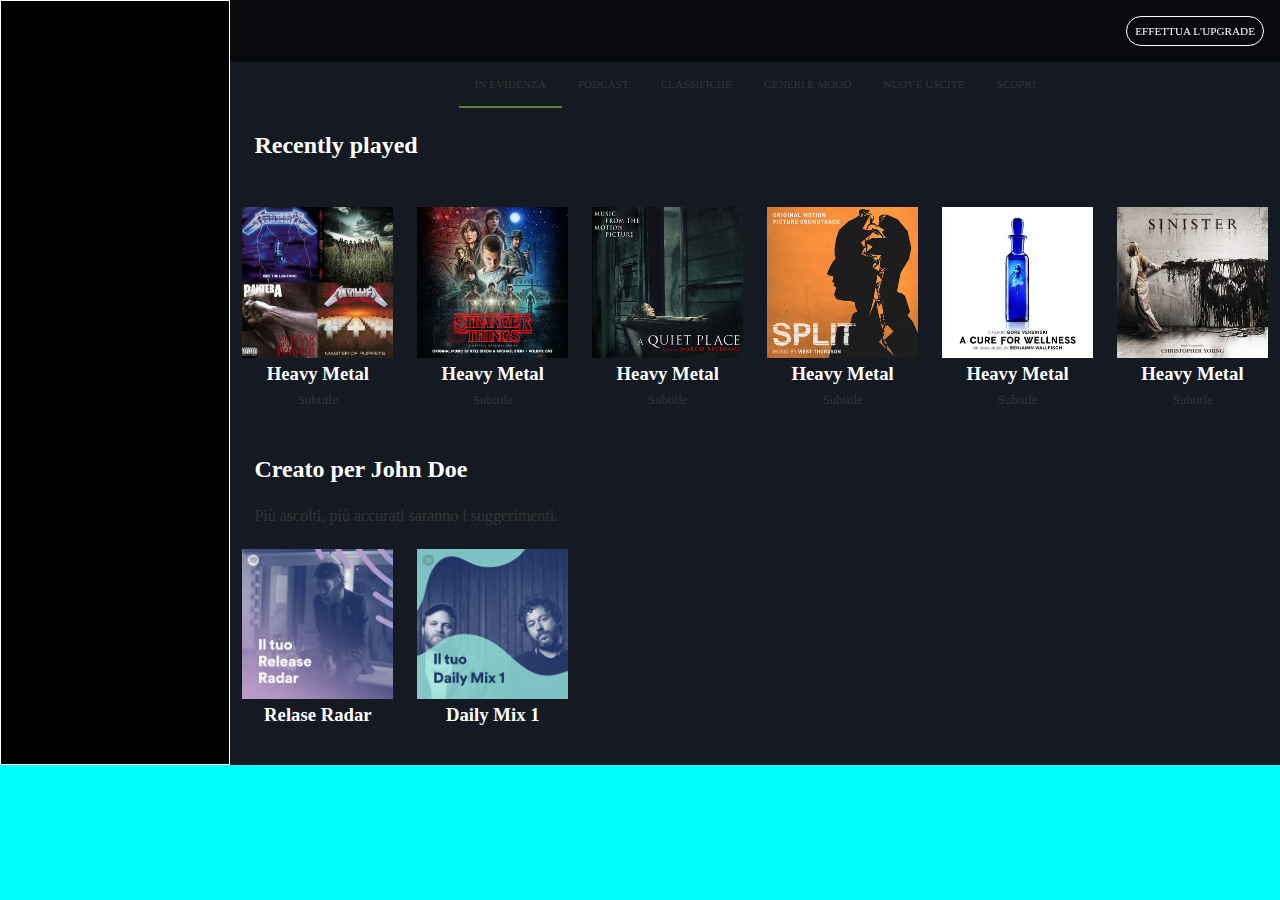
==== index.html @ 35232116 "project in progress" ====
<!DOCTYPE html>
<html lang="en">
<head>
    <meta charset="UTF-8">
    <meta http-equiv="X-UA-Compatible" content="IE=edge">
    <link rel="stylesheet" href="https://cdnjs.cloudflare.com/ajax/libs/font-awesome/6.1.1/css/all.min.css" integrity="sha512-KfkfwYDsLkIlwQp6LFnl8zNdLGxu9YAA1QvwINks4PhcElQSvqcyVLLD9aMhXd13uQjoXtEKNosOWaZqXgel0g==" crossorigin="anonymous" referrerpolicy="no-referrer">
    <meta name="viewport" content="width=device-width, initial-scale=1.0">
    <link rel="stylesheet" href="css/style.css">
    <title>Spotify Web</title>
</head>
<body>
    <section class="container">

        <main>
            <section class="main-container flex">

                
                <div class="sidebar">

                </div>
                <div class="content">
                    <nav class="nav-section flex">
                        <span class="btn-black radius">EFFETTUA L'UPGRADE</span>
                    </nav>
                    <div class="main-content">
                        <div class="side-content">
                            <ul class="flex">
                                <li><a href="#">IN EVIDENZA</a></li>
                                <li><a href="#">PODCAST</a></li>
                                <li><a href="#">CLASSIFICHE</a></li>
                                <li><a href="#">GENERI E MOOD</a></li>
                                <li><a href="#">NUOVE USCITE</a></li>
                                <li><a href="#">SCOPRI</a></li>
                            </ul>
                        </div>

                        <div class="box-content">
                            <h2>Recently played</h2>
                            <div class="cards flex">
                                <div class="card text-center">
                                    <img src="img/metal_lifting.jpg" alt="metal">
                                    <h3>Heavy Metal</h3>
                                    <span>Subtitle</span>
                                </div>
                                <div class="card text-center">
                                    <img src="img/stranger.jpeg" alt="stranger">
                                    <h3>Heavy Metal</h3>
                                    <span>Subtitle</span>
                                </div>
                                <div class="card text-center">
                                    <img src="img/aquietplace.jpeg" alt="quietplace">
                                    <h3>Heavy Metal</h3>
                                    <span>Subtitle</span>
                                </div>
                                <div class="card text-center">
                                    <img src="img/split.jpeg" alt="split">
                                    <h3>Heavy Metal</h3>
                                    <span>Subtitle</span>
                                </div>
                                <div class="card text-center">
                                    <img src="img/cure.jpeg" alt="cure">
                                    <h3>Heavy Metal</h3>
                                    <span>Subtitle</span>
                                </div>
                                <div class="card text-center">
                                    <img src="img/sinister.jpeg" alt="metal">
                                    <h3>Heavy Metal</h3>
                                    <span>Subtitle</span>
                                </div>
                            </div>
                        </div>
                        <div class="box-content">
                            <h2>Creato per John Doe</h2>
                            <span>Più ascolti, più accurati saranno i suggerimenti.</span>
                            <div class="cards flex">
                                <div class="card text-center">
                                    <img src="img/radar.jpeg" alt="relase">
                                    <h3>Relase Radar</h3>
                                </div>
                                <div class="card text-center">
                                    <img src="img/mixdaily.jpeg" alt="mix">
                                    <h3>Daily Mix 1</h3>
                                </div>
                            </div>
                        </div>
                        <div class="box-content">
                            <h2>Artisti più popolari</h2>
                            <span>Più ascolti, più accurati saranno i suggerimenti.</span>
                            <div class="cards flex">
                                <div class="card text-center">
                                    <img class="bord-rad" src="img/youg.jpeg" alt="youg">
                                    <h3>Youg</h3>
                                    <span>Subtitle</span>
                                </div>
                                <div class="card text-center">
                                    <img class="bord-rad" src="img/einaudi.jpeg" alt="einaudi">
                                    <h3>Einaudi</h3>
                                    <span>Subtitle</span>
                                </div>
                            </div>
                        </div>


                    </div>

                </div>

            </section>
        </main>


        <footer>
            <section class="nav-footer"></section>
        </footer>





    </section>


    
</body>
</html>
---- css/style.css ----
*{
    margin: 0;
    padding: 0;
    box-sizing: border-box;
}

/*REGOLE COLORI*/

:root{
    --primary-color: rgba(20,25,34,255);
    --white-color: white;
    --black-color: black;
    --text-color-gray: rgba(54,54,54,255);
    --color-foot: #282828;
    --color-border: #598128;
    --color-button: #a3a3a3;
}

/*REGOLE COMUNI*/

.flex{
    display: flex;
}

.radius{
    border-radius: 25px;
}

.text-center{
    text-align: center;
}



.container{
    height: 100vh;
    max-width: 1280px;
}

.main-container{
    height: 85vh;
    background-color: var(--black-color);
}

.nav-footer{
    height: 15vh;
    background-color: aqua;
}

.main-container .sidebar{
    width: 18%;
    background-color: var(--black-color);
    border: 1px solid white;
}

.main-container .content{
    width: 82%;
    background-color: var(--primary-color);
    overflow-y: scroll;
}

.main-container .content .nav-section{
    width: 100%;
    position: sticky;
    padding: 1rem;
    top: 0;
    justify-content: flex-end;
    background-color: rgba(0,0,0,0.6);
    z-index: 999;
}

.nav-section .btn-black{
    color: var(--white-color);
    border: 1px solid white;
    padding: 0.5rem;
    font-size: 0.7rem;
}

.side-content ul li{
    list-style: none;
    padding: 1rem;
    font-size: 0.7rem;
}

.side-content ul li:first-child{
    border-bottom: 2px solid var(--color-border);
}

.side-content ul{
    justify-content: center;
}

.side-content ul li a{
    text-decoration: none;
    color: var(--text-color-gray);
}

.box-content h2{
    color: var(--white-color);
    margin:1.5rem 1.5rem;
}

.box-content span{
    color: var(--text-color-gray);
    margin:0.5rem 1.5rem;
}

.box-content .cards{
    width: 100%;
}

.card{
    width: calc(100% / 6 - 1.5rem);
    margin: 1.5rem 0.75rem;
}

.card img{
    width: 100%;
    display: block;
}

.card h3{
    margin: 0.3rem 0;
    color: var(--white-color);
}

.card span{
    font-size: 0.8rem;
}


.bord-rad{
    width: 100%;
    object-fit: contain;
    border-radius: 50%;
}































































































                    /*INIZIO MEDIA QUERY*/

/*XS*/
@media screen and (min-width:300px) and (max-width:575px){
    .container{
        max-width: 575px;
    }

    .content .btn-black{
        justify-content: flex-end;
    }

    .cards{
        flex-wrap: wrap;
    }

    .card{
        width: calc(100% / 2 - 1.5rem);
        margin: 1.5rem 0.75rem;
        display: flex;
        flex-direction: column;
    }
}

/*S*/
@media screen and (min-width:576px) and (max-width:767px){
    .container{
        max-width: 767px;
    }

    
    .content .btn-black{
        justify-content: flex-end;
    }

    .cards{
        flex-wrap: wrap;
    }

    .card{
        width: calc(100% / 2 - 1.5rem);
        margin: 1.5rem 0.75rem;
        display: flex;
        flex-direction: column;
    }
}

/*MD*/
@media screen and (min-width:768px) and (max-width:991px) {
    .container{
        max-width: 991px;
    }
    
    .content .btn-black{
        justify-content: flex-end;
    }

    .cards{
        flex-wrap: wrap;
    }

    .card{
        width: calc(100% / 4 - 1.5rem);
        margin: 1.5rem 0.75rem;
        display: flex;
        flex-direction: column;
    }
    
}

/*lG*/
@media screen and (min-width:992px) and (max-width:1199px){
    
    .container{
        max-width: 1199px;
    }
    .content .btn-black{
        justify-content: flex-end;
    }

}
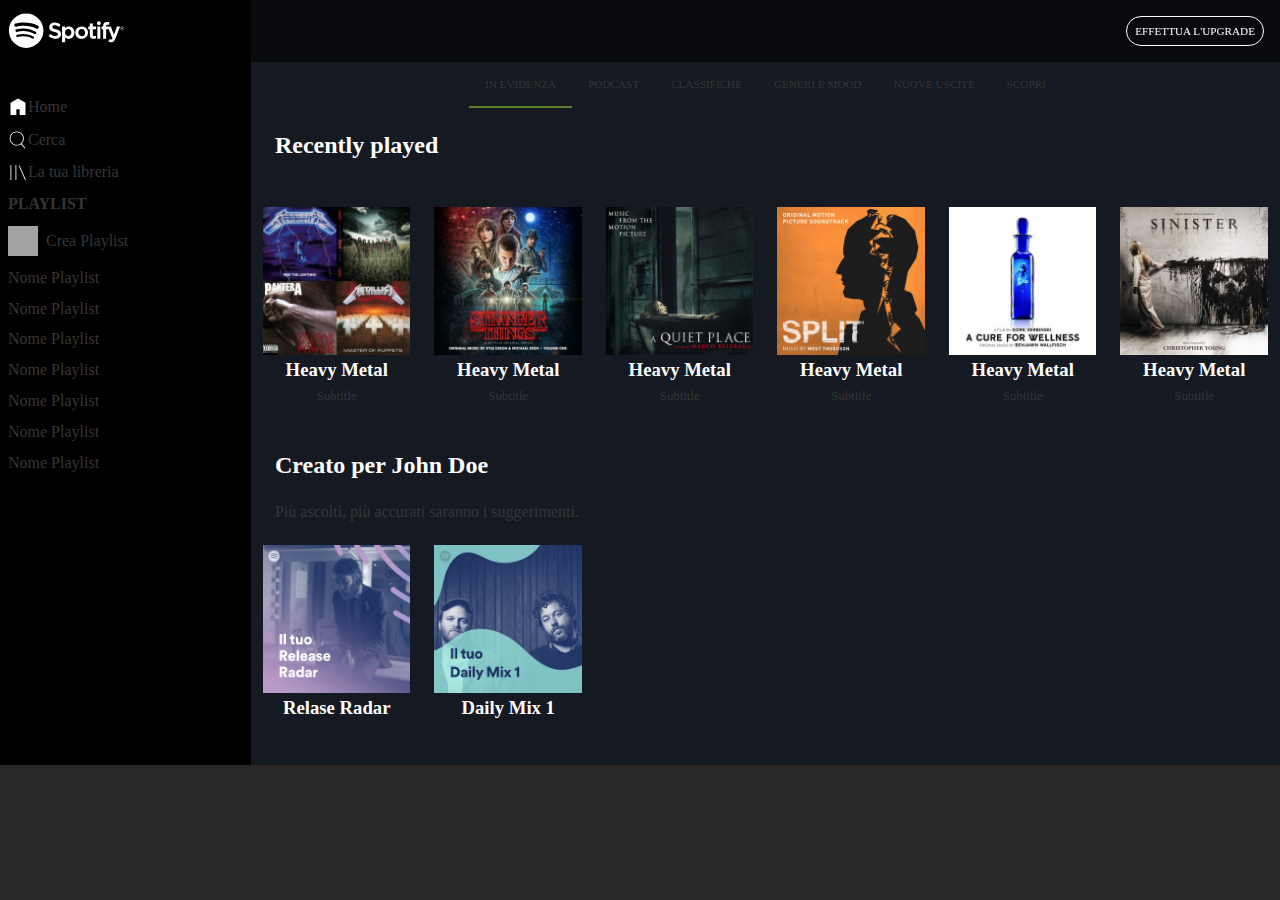
==== commit fafeb344: "add sidebar" ====
--- a/index.html
+++ b/index.html
@@ -15,8 +15,59 @@
             <section class="main-container flex">
 
                 
-                <div class="sidebar">
+                <div class="sidebar flex">
+                    <div class="sidebar-logo">
+                        <ul>
+                            <li class="logo-spot text-block"><img src="img/logo.svg" alt="logo"></li>
+                            <li class="logo-none">
+                                <div class="icon-logo">
+                                    <img src="img/logo-small.svg" alt="logo small">
+                                </div>
+                            </li>
+                            <li class="flex items-center">
+                                <div class="icon-logo">
+                                    <img class="image-block" src="img/home.svg" alt="home">
+                                </div>
+                                <div class="text-block">
+                                    <span>Home</span>
+                                </div>
+                            </li>
 
+                            <li class="flex items-center">
+                                <div class="icon-logo">
+                                    <img class="image-block" src="img/search.svg" alt="search">
+                                </div>
+                                <div class="text-block">
+                                    <span>Cerca</span>
+                                </div>
+                            </li>
+
+                            <li class="flex items-center">
+                                <div class="icon-logo">
+                                    <img class="image-block" src="img/libreria.svg" alt="libreria">
+                                </div>
+                                <div class="text-block">
+                                    <span>La tua libreria</span>
+                                </div>
+                                
+                            </li>
+                            <li class="text-block"><h4>PLAYLIST</h4></li>
+                            <li class="flex items-center text-block">
+                                <div class="square">
+                                    <i class="fa-solid fa-plus"></i>
+                                </div>
+                                <span>Crea Playlist</span>
+                            </li>
+                            <li class="text-block">Nome Playlist</li>
+                            <li class="text-block">Nome Playlist</li>
+                            <li class="text-block">Nome Playlist</li>
+                            <li class="text-block">Nome Playlist</li>
+                            <li class="text-block">Nome Playlist</li>
+                            <li class="text-block">Nome Playlist</li>
+                            <li class="text-block">Nome Playlist</li>
+                        </ul>
+                    </div>
+                    <div class="sidebar-bottom"></div>
                 </div>
                 <div class="content">
                     <nav class="nav-section flex">
@@ -71,7 +122,7 @@
                         </div>
                         <div class="box-content">
                             <h2>Creato per John Doe</h2>
-                            <span>Più ascolti, più accurati saranno i suggerimenti.</span>
+                            <span class="padd-spna">Più ascolti, più accurati saranno i suggerimenti.</span>
                             <div class="cards flex">
                                 <div class="card text-center">
                                     <img src="img/radar.jpeg" alt="relase">
@@ -85,7 +136,7 @@
                         </div>
                         <div class="box-content">
                             <h2>Artisti più popolari</h2>
-                            <span>Più ascolti, più accurati saranno i suggerimenti.</span>
+                            <span class="padd-spna">Più ascolti, più accurati saranno i suggerimenti.</span>
                             <div class="cards flex">
                                 <div class="card text-center">
                                     <img class="bord-rad" src="img/youg.jpeg" alt="youg">
--- a/css/style.css
+++ b/css/style.css
@@ -30,28 +30,23 @@
     text-align: center;
 }
 
-
+.items-center{
+    align-items: center;
+}
 
 .container{
     height: 100vh;
-    max-width: 1280px;
-}
+    max-width: 1300px;
+}
+
+
+/*REGOLE MAIN CONTENT*/
 
 .main-container{
     height: 85vh;
     background-color: var(--black-color);
 }
 
-.nav-footer{
-    height: 15vh;
-    background-color: aqua;
-}
-
-.main-container .sidebar{
-    width: 18%;
-    background-color: var(--black-color);
-    border: 1px solid white;
-}
 
 .main-container .content{
     width: 82%;
@@ -95,6 +90,9 @@
     color: var(--text-color-gray);
 }
 
+
+/*REGOLE BOX CONTENT*/
+
 .box-content h2{
     color: var(--white-color);
     margin:1.5rem 1.5rem;
@@ -127,7 +125,6 @@
 .card span{
     font-size: 0.8rem;
 }
-
 
 .bord-rad{
     width: 100%;
@@ -136,15 +133,74 @@
 }
 
 
-
-
-
-
-
-
-
-
-
+/*REGOLE SIDEBAR*/
+
+.main-container .sidebar{
+    width: 20%;
+    background-color: var(--black-color);
+    flex-direction: column;
+    justify-content: space-between;
+    overflow-y: scroll;
+}
+
+.icon-logo{
+    width: 20px;
+    height: 20px;
+}
+
+.sidebar li{
+    margin: 0.3rem 0.5rem 0 0.5rem;
+    padding-top: 0.5rem;
+    color: var(--text-color-gray);
+    list-style: none;
+}
+
+.logo-none{
+    display: none;
+}
+
+.sidebar .logo-spot img{
+    width: 50%;
+    padding-bottom: 2rem;
+    line-height: 21px;
+}
+
+.sidebar .icon-logo img{
+    width: 100%;
+}
+
+.sidebar .square{
+    height: 30px;
+    width: 30px;
+    margin-right: 0.5rem;
+    background-color: var(--color-button);
+    position: relative;
+}
+
+.sidebar .square i{
+    position: absolute;
+    top: 50%;
+    left: 50%;
+    transform: translate(-50%, -50%);
+}
+
+
+
+
+
+
+
+
+
+
+
+
+.nav-footer{
+    height: 15vh;
+    background-color: var(--color-foot);
+    position: sticky;
+    bottom: 0;
+}
 
 
 
@@ -239,6 +295,10 @@
 
     .content .btn-black{
         justify-content: flex-end;
+    }
+
+    .side-content ul{
+        flex-wrap: wrap;
     }
 
     .cards{
@@ -251,6 +311,31 @@
         display: flex;
         flex-direction: column;
     }
+
+    .box-content .padd-spna{
+        text-align: left;
+        margin-left: 23px;
+        display: block;
+    }
+
+    .sidebar{
+        width: 0%;
+    }
+
+    .sidebar li{
+        margin:0 0 0 1rem;
+    }
+
+    .icon-logo, .logo-none{
+        display: block;    
+    }
+
+    .text-block{
+        display: none;
+    }
+
+
+ 
 }
 
 /*S*/
@@ -262,6 +347,10 @@
     
     .content .btn-black{
         justify-content: flex-end;
+    }
+
+    .side-content ul{
+        flex-wrap: wrap;
     }
 
     .cards{
@@ -274,6 +363,13 @@
         display: flex;
         flex-direction: column;
     }
+    .icon-logo{
+        display: block;
+    }
+    .text-block{
+        display: block;
+    }
+
 }
 
 /*MD*/
@@ -284,6 +380,10 @@
     
     .content .btn-black{
         justify-content: flex-end;
+    }
+
+    .side-content ul{
+        flex-wrap: wrap;
     }
 
     .cards{
@@ -296,6 +396,10 @@
         display: flex;
         flex-direction: column;
     }
+
+    .sidebar{
+        width: 13%;
+    }
     
 }
 
@@ -309,4 +413,8 @@
         justify-content: flex-end;
     }
 
+    .sidebar{
+        width: 15%;
+    }
+
 }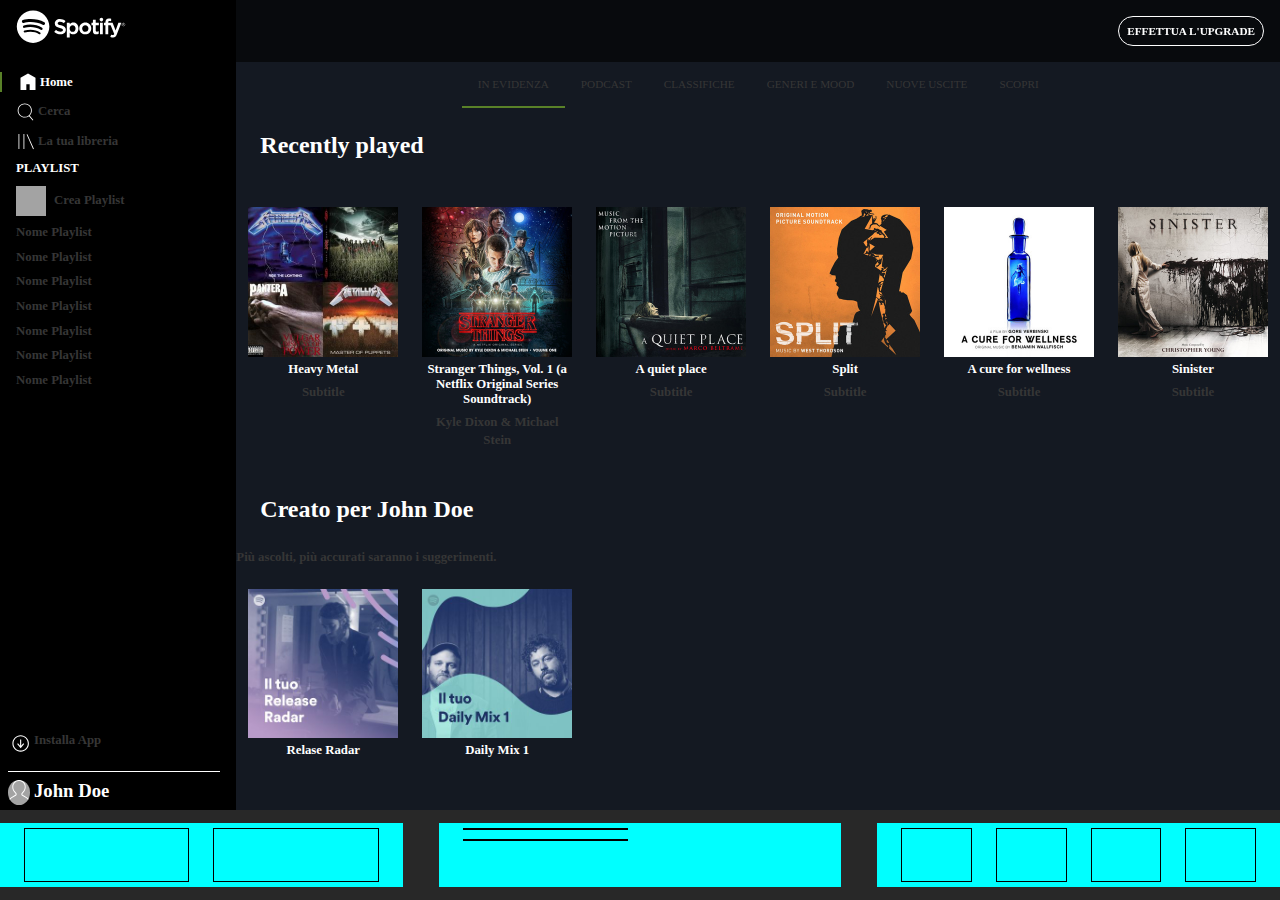
==== commit f37ca06f: "done sidebar" ====
--- a/index.html
+++ b/index.html
@@ -15,7 +15,7 @@
             <section class="main-container flex">
 
                 
-                <div class="sidebar flex">
+                <div class="sidebar flex column-dir">
                     <div class="sidebar-logo">
                         <ul>
                             <li class="logo-spot text-block"><img src="img/logo.svg" alt="logo"></li>
@@ -24,12 +24,12 @@
                                     <img src="img/logo-small.svg" alt="logo small">
                                 </div>
                             </li>
-                            <li class="flex items-center">
+                            <li class="flex items-center bord-green">
                                 <div class="icon-logo">
                                     <img class="image-block" src="img/home.svg" alt="home">
                                 </div>
                                 <div class="text-block">
-                                    <span>Home</span>
+                                    <span class="col-white">Home</span>
                                 </div>
                             </li>
 
@@ -51,7 +51,7 @@
                                 </div>
                                 
                             </li>
-                            <li class="text-block"><h4>PLAYLIST</h4></li>
+                            <li class="text-block"><h4 class="col-white">PLAYLIST</h4></li>
                             <li class="flex items-center text-block">
                                 <div class="square">
                                     <i class="fa-solid fa-plus"></i>
@@ -67,7 +67,28 @@
                             <li class="text-block">Nome Playlist</li>
                         </ul>
                     </div>
-                    <div class="sidebar-bottom"></div>
+
+                    <div class="sidebar-bottom text-block">
+                        <ul class="flex column-dir">
+                            <li class="flex bord-bot">
+                                <div class="icon-logo2">
+                                    <img src="img/download.svg" alt="download">
+                                </div>
+                                <div>
+                                    <span>Installa App</span>
+                                </div>
+                            </li>
+                            <li class="flex text-bott">
+                                <div class="icon-logo2 rad-logo">
+                                    <img src="img/profile.svg" alt="profile">
+                                </div>
+                                <div class="col-white">
+                                    <h3>John Doe</h3>
+                                </div>
+                            </li>
+                        </ul>
+                    </div>
+
                 </div>
                 <div class="content">
                     <nav class="nav-section flex">
@@ -95,27 +116,27 @@
                                 </div>
                                 <div class="card text-center">
                                     <img src="img/stranger.jpeg" alt="stranger">
-                                    <h3>Heavy Metal</h3>
-                                    <span>Subtitle</span>
+                                    <h3>Stranger Things, Vol. 1 (a Netflix Original Series Soundtrack)</h3>
+                                    <span>Kyle Dixon & Michael Stein</span>
                                 </div>
                                 <div class="card text-center">
                                     <img src="img/aquietplace.jpeg" alt="quietplace">
-                                    <h3>Heavy Metal</h3>
+                                    <h3>A quiet place</h3>
                                     <span>Subtitle</span>
                                 </div>
                                 <div class="card text-center">
                                     <img src="img/split.jpeg" alt="split">
-                                    <h3>Heavy Metal</h3>
+                                    <h3>Split</h3>
                                     <span>Subtitle</span>
                                 </div>
                                 <div class="card text-center">
                                     <img src="img/cure.jpeg" alt="cure">
-                                    <h3>Heavy Metal</h3>
+                                    <h3>A cure for wellness</h3>
                                     <span>Subtitle</span>
                                 </div>
                                 <div class="card text-center">
                                     <img src="img/sinister.jpeg" alt="metal">
-                                    <h3>Heavy Metal</h3>
+                                    <h3>Sinister</h3>
                                     <span>Subtitle</span>
                                 </div>
                             </div>
@@ -161,7 +182,23 @@
 
 
         <footer>
-            <section class="nav-footer"></section>
+            <section class="nav-footer flex">
+                <div class="foot-top flex">
+                    <div class="box-footer"></div>
+                    <div class="box-footer"></div>
+                </div>
+                <div class="foot-center flex column-dir">
+                    <div class="box-footer"></div>
+                    <div class="box-footer"></div>
+                </div>
+                <div class="foot-bottom flex">
+                    <div class="box-footer2"></div>
+                    <div class="box-footer2"></div>
+                    <div class="box-footer2"></div>
+                    <div class="box-footer2"></div>
+                </div>
+
+            </section>
         </footer>
 
 
--- a/css/style.css
+++ b/css/style.css
@@ -26,6 +26,11 @@
     border-radius: 25px;
 }
 
+.rad-logo img{
+    border-radius: 50%;
+    background-color: var(--color-button);
+}
+
 .text-center{
     text-align: center;
 }
@@ -39,17 +44,29 @@
     max-width: 1300px;
 }
 
+.col-white{
+    color: var(--white-color);
+}
+
+.bord-green{
+    border-left: 2px solid var(--color-border);
+}
+
+.column-dir{
+    flex-direction: column;
+}
+
 
 /*REGOLE MAIN CONTENT*/
 
 .main-container{
-    height: 85vh;
+    height: 90vh;
     background-color: var(--black-color);
 }
 
 
 .main-container .content{
-    width: 82%;
+    width: 1060px;
     background-color: var(--primary-color);
     overflow-y: scroll;
 }
@@ -98,9 +115,10 @@
     margin:1.5rem 1.5rem;
 }
 
-.box-content span{
+span{
     color: var(--text-color-gray);
-    margin:0.5rem 1.5rem;
+    font-size: 0.8rem;
+    font-weight: 700;
 }
 
 .box-content .cards{
@@ -119,11 +137,8 @@
 
 .card h3{
     margin: 0.3rem 0;
+    font-size: 0.8rem;
     color: var(--white-color);
-}
-
-.card span{
-    font-size: 0.8rem;
 }
 
 .bord-rad{
@@ -136,9 +151,8 @@
 /*REGOLE SIDEBAR*/
 
 .main-container .sidebar{
-    width: 20%;
+    width: 240px;
     background-color: var(--black-color);
-    flex-direction: column;
     justify-content: space-between;
     overflow-y: scroll;
 }
@@ -146,13 +160,26 @@
 .icon-logo{
     width: 20px;
     height: 20px;
-}
-
-.sidebar li{
-    margin: 0.3rem 0.5rem 0 0.5rem;
-    padding-top: 0.5rem;
+    margin-right: 2px;
+}
+
+.icon-logo2{
+    width: 22px;
+    height: 22px;
+    margin-right: 4px;
+}
+
+.sidebar-logo{
+    padding: 0;
+}
+
+.sidebar-logo li{
+    padding-left: 1rem;
+    margin-top: 0.6rem ;
     color: var(--text-color-gray);
     list-style: none;
+    font-size: 0.8rem;
+    font-weight: 800;
 }
 
 .logo-none{
@@ -161,8 +188,7 @@
 
 .sidebar .logo-spot img{
     width: 50%;
-    padding-bottom: 2rem;
-    line-height: 21px;
+    padding-bottom: 1rem;
 }
 
 .sidebar .icon-logo img{
@@ -184,6 +210,28 @@
     transform: translate(-50%, -50%);
 }
 
+.sidebar-bottom{
+    margin:0 1rem 0 0.5rem;
+    position: sticky;
+    bottom: 0;
+}
+
+
+.sidebar-bottom .bord-bot{
+    margin-top: 5rem ;
+    list-style: none;
+    font-size: 0.8rem;
+    font-weight: 800;
+    border-bottom: 1px solid white;
+    padding-bottom: 1rem;
+}
+
+.sidebar-bottom .text-bott{
+    padding: 0.5rem 0 0.5rem 0;
+}
+
+
+
 
 
 
@@ -196,12 +244,32 @@
 
 
 .nav-footer{
-    height: 15vh;
+    height: 10vh;
     background-color: var(--color-foot);
     position: sticky;
     bottom: 0;
-}
-
+    justify-content: space-between;
+}
+
+
+.foot-top, .foot-center, .foot-bottom{
+    width: calc(100% / 3 - 1.5rem);
+    padding: 0 0.75rem;
+    margin: 0.8rem 0;
+    background-color: aqua;
+}
+
+.box-footer{
+    border: 1px solid black;
+    width: calc(100% / 2 - 1.5rem);
+    margin: 0.3rem 0.75rem 0.3rem 0.75rem;
+}
+
+.box-footer2{
+    border: 1px solid black;
+    width: calc(100% / 4 - 1.5rem);
+    margin: 0.3rem 0.75rem 0.3rem 0.75rem;
+}
 
 
 
@@ -312,18 +380,19 @@
         flex-direction: column;
     }
 
+    .content{
+        width: 70%;
+    }
+
     .box-content .padd-spna{
         text-align: left;
         margin-left: 23px;
         display: block;
     }
 
-    .sidebar{
-        width: 0%;
-    }
-
-    .sidebar li{
-        margin:0 0 0 1rem;
+    .main-container .sidebar{
+        width: 30%;
+        overflow-y: none;
     }
 
     .icon-logo, .logo-none{
@@ -333,9 +402,6 @@
     .text-block{
         display: none;
     }
-
-
- 
 }
 
 /*S*/
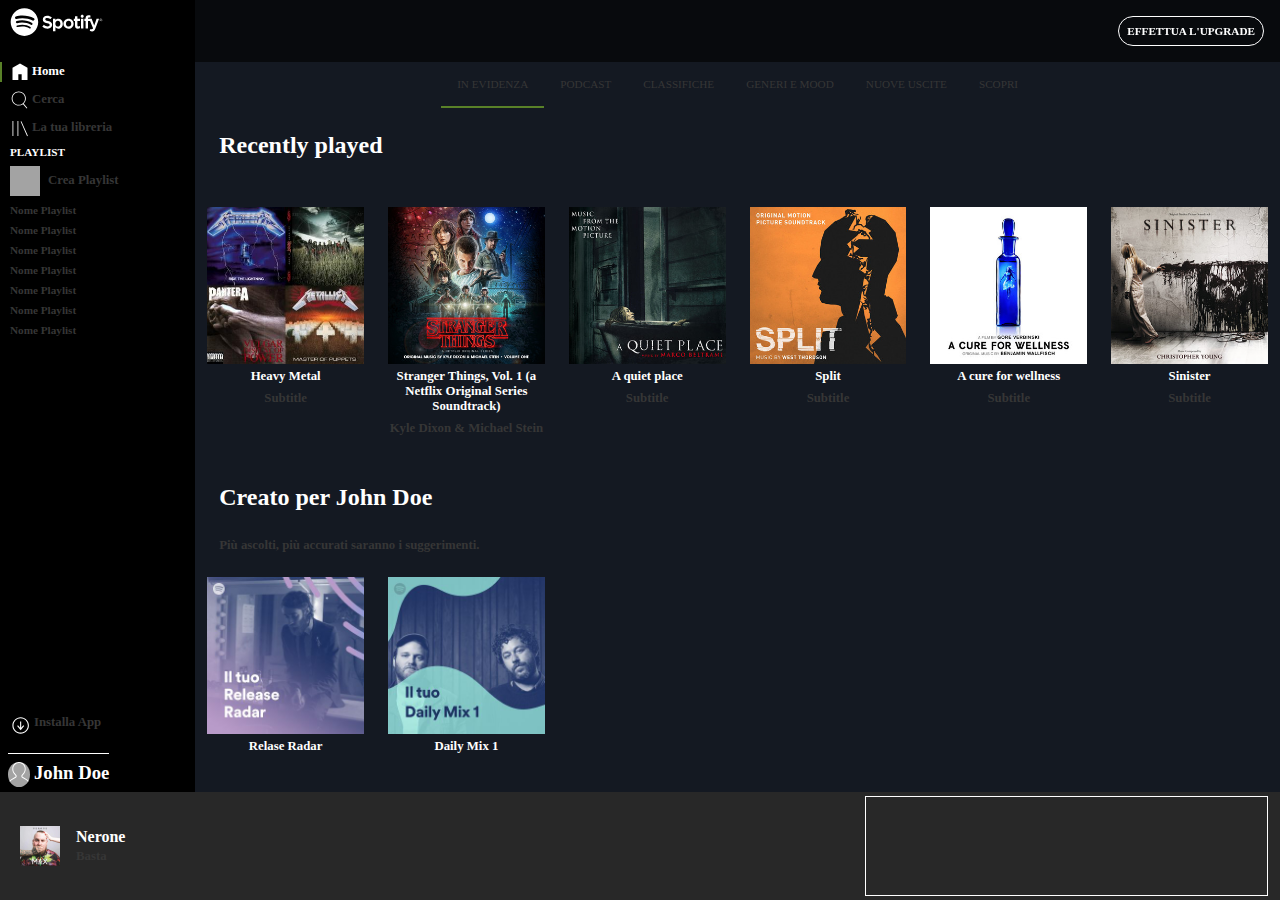
==== commit f78d7981: "add image, project in progress" ====
--- a/index.html
+++ b/index.html
@@ -17,7 +17,7 @@
                 
                 <div class="sidebar flex column-dir">
                     <div class="sidebar-logo">
-                        <ul>
+                        <ul class="flex column-dir">
                             <li class="logo-spot text-block"><img src="img/logo.svg" alt="logo"></li>
                             <li class="logo-none">
                                 <div class="icon-logo">
@@ -68,7 +68,7 @@
                         </ul>
                     </div>
 
-                    <div class="sidebar-bottom text-block">
+                    <div class="sidebar-bottom text-block flex">
                         <ul class="flex column-dir">
                             <li class="flex bord-bot">
                                 <div class="icon-logo2">
@@ -184,18 +184,32 @@
         <footer>
             <section class="nav-footer flex">
                 <div class="foot-top flex">
-                    <div class="box-footer"></div>
-                    <div class="box-footer"></div>
+                    <div class="box-footer flex">
+                        <div class="image-footer">
+                            <img src="img/FB_IMG_1495197518456.jpg" alt="Nerone-Basta">
+                        </div>
+                        <div class="text-footer">
+                            <h4>Nerone</h4>
+                            <span>Basta</span>
+                        </div>                        
+                    </div>
+                    <div class="box-footer flex">
+                        <i class="fa-regular fa-heart"></i>
+                        <i class="fa-regular fa-folder"></i>
+                    </div>
                 </div>
                 <div class="foot-center flex column-dir">
-                    <div class="box-footer"></div>
-                    <div class="box-footer"></div>
+                    <div class="box-footer2 flex">
+                        <i class="fa-solid fa-shuffle py-6"></i>
+                        <i class="fa-solid fa-backward-step py-6"></i>
+                        <i class="fa-regular fa-circle-play fa-2x"></i>
+                        <i class="fa-solid fa-forward-step py-6"></i>
+                        <i class="fa-solid fa-rotate-right py-6"></i>
+                    </div>
+                    <div class="box-footer2 flex"></div>
                 </div>
                 <div class="foot-bottom flex">
-                    <div class="box-footer2"></div>
-                    <div class="box-footer2"></div>
-                    <div class="box-footer2"></div>
-                    <div class="box-footer2"></div>
+                    <div class="box-footer3"></div>
                 </div>
 
             </section>
--- a/css/style.css
+++ b/css/style.css
@@ -41,7 +41,7 @@
 
 .container{
     height: 100vh;
-    max-width: 1300px;
+    max-width: 100%;
 }
 
 .col-white{
@@ -49,7 +49,7 @@
 }
 
 .bord-green{
-    border-left: 2px solid var(--color-border);
+    border-left: 2px solid var(--color-border) !important;
 }
 
 .column-dir{
@@ -60,13 +60,13 @@
 /*REGOLE MAIN CONTENT*/
 
 .main-container{
-    height: 90vh;
+    height: 88vh;
     background-color: var(--black-color);
 }
 
 
 .main-container .content{
-    width: 1060px;
+    width: 100%;
     background-color: var(--primary-color);
     overflow-y: scroll;
 }
@@ -96,6 +96,7 @@
 
 .side-content ul li:first-child{
     border-bottom: 2px solid var(--color-border);
+    border-spacing: 0.5rem ;
 }
 
 .side-content ul{
@@ -147,11 +148,15 @@
     border-radius: 50%;
 }
 
+.padd-spna{
+    margin: 0 1.5rem;
+}
+
 
 /*REGOLE SIDEBAR*/
 
 .main-container .sidebar{
-    width: 240px;
+    width: 18%;
     background-color: var(--black-color);
     justify-content: space-between;
     overflow-y: scroll;
@@ -161,6 +166,7 @@
     width: 20px;
     height: 20px;
     margin-right: 2px;
+    margin-left: 0;
 }
 
 .icon-logo2{
@@ -169,17 +175,14 @@
     margin-right: 4px;
 }
 
-.sidebar-logo{
-    padding: 0;
-}
-
 .sidebar-logo li{
-    padding-left: 1rem;
-    margin-top: 0.6rem ;
+    padding-left: 0.5rem;
+    margin-top: 0.5rem ;
     color: var(--text-color-gray);
     list-style: none;
-    font-size: 0.8rem;
+    font-size: 0.7rem;
     font-weight: 800;
+    border-left: 2px solid black;
 }
 
 .logo-none{
@@ -193,6 +196,7 @@
 
 .sidebar .icon-logo img{
     width: 100%;
+    vertical-align: middle;
 }
 
 .sidebar .square{
@@ -210,15 +214,18 @@
     transform: translate(-50%, -50%);
 }
 
+.sidebar-logo{
+    overflow: scroll;
+}
+
 .sidebar-bottom{
     margin:0 1rem 0 0.5rem;
     position: sticky;
-    bottom: 0;
-}
-
+    bottom: 0%;
+}
 
 .sidebar-bottom .bord-bot{
-    margin-top: 5rem ;
+    margin-top: 1.5rem ;
     list-style: none;
     font-size: 0.8rem;
     font-weight: 800;
@@ -244,31 +251,75 @@
 
 
 .nav-footer{
-    height: 10vh;
+    height: 12vh;
     background-color: var(--color-foot);
-    position: sticky;
+    position: fixed;
     bottom: 0;
+    left: 0;
+    width: 100%;
+    z-index: 997;
     justify-content: space-between;
 }
 
 
 .foot-top, .foot-center, .foot-bottom{
     width: calc(100% / 3 - 1.5rem);
-    padding: 0 0.75rem;
-    margin: 0.8rem 0;
-    background-color: aqua;
+    margin: 0 0.75rem;
 }
 
 .box-footer{
-    border: 1px solid black;
-    width: calc(100% / 2 - 1.5rem);
-    margin: 0.3rem 0.75rem 0.3rem 0.75rem;
+    width: calc(100% / 3 - 0.5rem);
+    margin: 0.25rem 0.5rem 0.25rem 0.5rem;
+    align-items: center;
+}
+
+.box-footer i{
+    align-self: center;
+    padding-right: 0.5rem;
+    color: var(--white-color);
+}
+
+.box-footer .text-footer{
+    padding-left: 1rem;
+}
+
+.box-footer .text-footer h4{
+    color: var(--white-color);
+}
+
+.box-footer3{
+    border: 1px solid white;
+    width: 100%;
+    margin: 0.25rem 0;
+}
+
+.foot-center{
+    padding-top: 6px;
 }
 
 .box-footer2{
-    border: 1px solid black;
-    width: calc(100% / 4 - 1.5rem);
-    margin: 0.3rem 0.75rem 0.3rem 0.75rem;
+    height: calc(100% / 2);
+    align-self: center;
+    flex-basis: auto;
+}
+
+.box-footer2 i{
+    color: var(--white-color);
+    margin: 0 1rem;
+}
+
+.py-6{
+    padding-top: 6px;
+}
+
+.box-footer .image-footer{
+    width: 40px;
+    height: 40px;
+}
+
+.box-footer .image-footer img{
+    width: 100%;
+    height: 100%;
 }
 
 
@@ -359,6 +410,10 @@
 @media screen and (min-width:300px) and (max-width:575px){
     .container{
         max-width: 575px;
+    }
+
+    .content{
+        width: 100%;
     }
 
     .content .btn-black{
@@ -380,10 +435,6 @@
         flex-direction: column;
     }
 
-    .content{
-        width: 70%;
-    }
-
     .box-content .padd-spna{
         text-align: left;
         margin-left: 23px;
@@ -391,8 +442,7 @@
     }
 
     .main-container .sidebar{
-        width: 30%;
-        overflow-y: none;
+        width: 10%;
     }
 
     .icon-logo, .logo-none{
@@ -402,6 +452,10 @@
     .text-block{
         display: none;
     }
+
+    .nav-footer{
+        flex-wrap: wrap;
+    }   
 }
 
 /*S*/
@@ -413,6 +467,14 @@
     
     .content .btn-black{
         justify-content: flex-end;
+    }
+
+    .main-container .sidebar{
+        width: 18%;
+    }
+
+    .content{
+        width: 82%;
     }
 
     .side-content ul{
@@ -436,6 +498,11 @@
         display: block;
     }
 
+    .nav-footer{
+        height: 10vh;
+    }
+
+
 }
 
 /*MD*/
@@ -446,6 +513,14 @@
     
     .content .btn-black{
         justify-content: flex-end;
+    }
+
+    .main-container .sidebar{
+        width: 18%;
+    }
+
+    .content{
+        width: 82%;
     }
 
     .side-content ul{
@@ -466,6 +541,11 @@
     .sidebar{
         width: 13%;
     }
+
+    .nav-footer{
+        height: 10vh;
+    }
+
     
 }
 
@@ -483,4 +563,16 @@
         width: 15%;
     }
 
+    .main-container .sidebar{
+        width: 18%;
+    }
+
+    .content{
+        width: 82%;
+    }
+
+    .nav-footer{
+        height: 10vh;
+    }
+
 }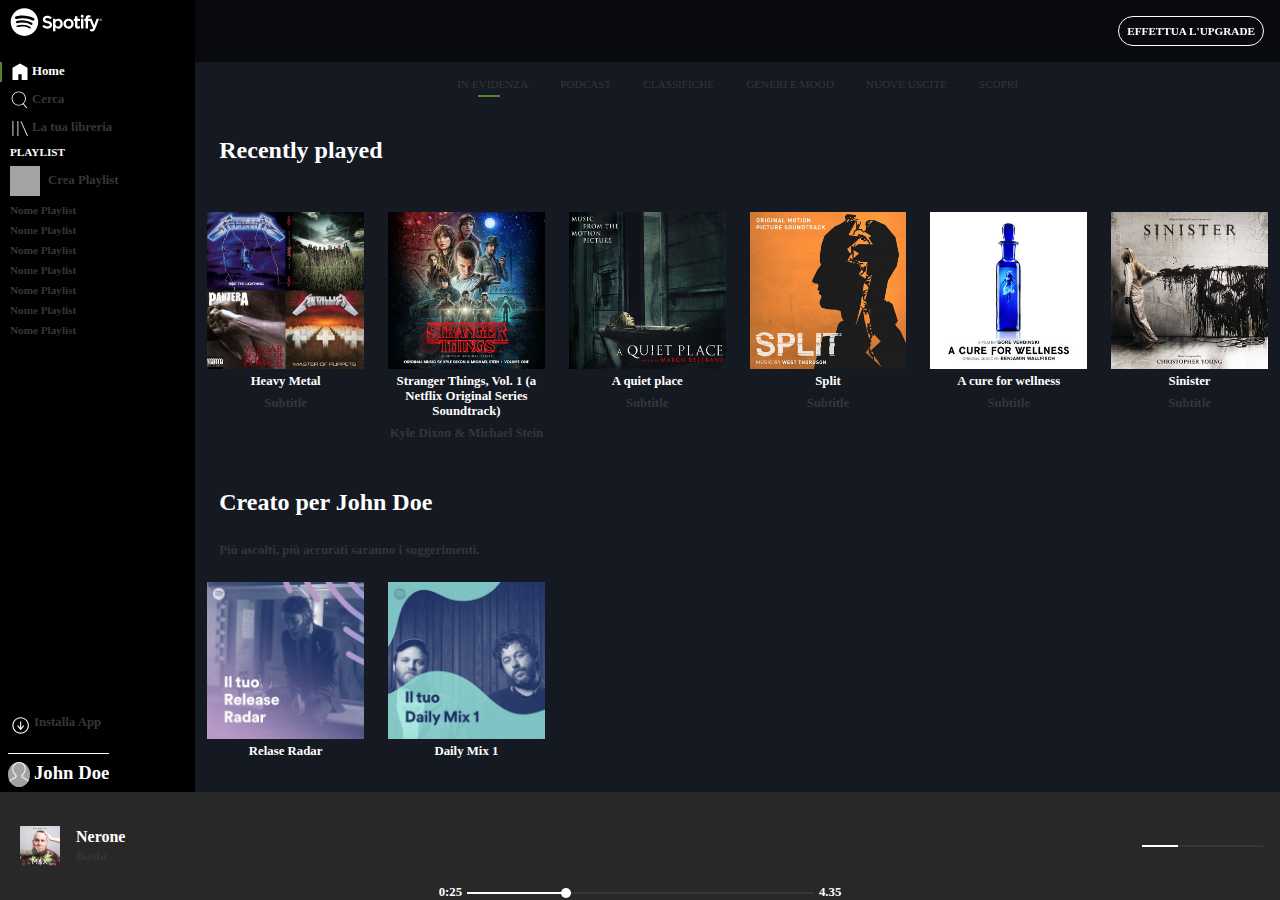
==== commit f9122f3b: "add hover" ====
--- a/index.html
+++ b/index.html
@@ -18,12 +18,17 @@
                 <div class="sidebar flex column-dir">
                     <div class="sidebar-logo">
                         <ul class="flex column-dir">
-                            <li class="logo-spot text-block"><img src="img/logo.svg" alt="logo"></li>
+
+                            <li class="logo-spot text-block">
+                                <img src="img/logo.svg" alt="logo">
+                            </li>
+
                             <li class="logo-none">
                                 <div class="icon-logo">
                                     <img src="img/logo-small.svg" alt="logo small">
                                 </div>
                             </li>
+
                             <li class="flex items-center bord-green">
                                 <div class="icon-logo">
                                     <img class="image-block" src="img/home.svg" alt="home">
@@ -48,16 +53,20 @@
                                 </div>
                                 <div class="text-block">
                                     <span>La tua libreria</span>
-                                </div>
-                                
-                            </li>
-                            <li class="text-block"><h4 class="col-white">PLAYLIST</h4></li>
+                                </div>  
+                            </li>
+
+                            <li class="text-block">
+                                <h4 class="col-white">PLAYLIST</h4>
+                            </li>
+
                             <li class="flex items-center text-block">
                                 <div class="square">
                                     <i class="fa-solid fa-plus"></i>
                                 </div>
                                 <span>Crea Playlist</span>
                             </li>
+
                             <li class="text-block">Nome Playlist</li>
                             <li class="text-block">Nome Playlist</li>
                             <li class="text-block">Nome Playlist</li>
@@ -78,6 +87,7 @@
                                     <span>Installa App</span>
                                 </div>
                             </li>
+
                             <li class="flex text-bott">
                                 <div class="icon-logo2 rad-logo">
                                     <img src="img/profile.svg" alt="profile">
@@ -90,19 +100,41 @@
                     </div>
 
                 </div>
+
+
                 <div class="content">
+
                     <nav class="nav-section flex">
                         <span class="btn-black radius">EFFETTUA L'UPGRADE</span>
                     </nav>
+
                     <div class="main-content">
                         <div class="side-content">
                             <ul class="flex">
-                                <li><a href="#">IN EVIDENZA</a></li>
-                                <li><a href="#">PODCAST</a></li>
-                                <li><a href="#">CLASSIFICHE</a></li>
-                                <li><a href="#">GENERI E MOOD</a></li>
-                                <li><a href="#">NUOVE USCITE</a></li>
-                                <li><a href="#">SCOPRI</a></li>
+                                <li>
+                                    <a href="#">IN EVIDENZA</a>
+                                    <div class="border3"></div>
+                                </li>
+                                <li>
+                                    <a href="#">PODCAST</a>
+                                    <div class="border4"></div>
+                                </li>
+                                <li>
+                                    <a href="#">CLASSIFICHE</a>
+                                    <div class="border4"></div>
+                                </li>
+                                <li>
+                                    <a href="#">GENERI E MOOD</a>
+                                    <div class="border4"></div>
+                                </li>
+                                <li>
+                                    <a href="#">NUOVE USCITE</a>
+                                    <div class="border4"></div>
+                                </li>
+                                <li>
+                                    <a href="#">SCOPRI</a>
+                                    <div class="border4"></div>
+                                </li>
                             </ul>
                         </div>
 
@@ -141,6 +173,7 @@
                                 </div>
                             </div>
                         </div>
+
                         <div class="box-content">
                             <h2>Creato per John Doe</h2>
                             <span class="padd-spna">Più ascolti, più accurati saranno i suggerimenti.</span>
@@ -155,6 +188,7 @@
                                 </div>
                             </div>
                         </div>
+
                         <div class="box-content">
                             <h2>Artisti più popolari</h2>
                             <span class="padd-spna">Più ascolti, più accurati saranno i suggerimenti.</span>
@@ -171,18 +205,15 @@
                                 </div>
                             </div>
                         </div>
-
-
-                    </div>
-
-                </div>
-
+                    </div>
+                </div>
             </section>
         </main>
 
 
         <footer>
             <section class="nav-footer flex">
+
                 <div class="foot-top flex">
                     <div class="box-footer flex">
                         <div class="image-footer">
@@ -193,35 +224,45 @@
                             <span>Basta</span>
                         </div>                        
                     </div>
+
                     <div class="box-footer flex">
                         <i class="fa-regular fa-heart"></i>
                         <i class="fa-regular fa-folder"></i>
                     </div>
                 </div>
+
                 <div class="foot-center flex column-dir">
-                    <div class="box-footer2 flex">
+                    <div class="box-footer2 flex justy-cont">
                         <i class="fa-solid fa-shuffle py-6"></i>
                         <i class="fa-solid fa-backward-step py-6"></i>
                         <i class="fa-regular fa-circle-play fa-2x"></i>
                         <i class="fa-solid fa-forward-step py-6"></i>
                         <i class="fa-solid fa-rotate-right py-6"></i>
                     </div>
-                    <div class="box-footer2 flex"></div>
-                </div>
+
+                    <div class="box-footer2 flex justy-cont basis items-center">
+                        <span class="col-white">0:25</span>
+                        <div class="border radius">
+                            <div class="border-backcol">
+                                <div class="ball-border"></div>
+                            </div>
+                        </div>
+                        <span class="col-white">4.35</span>
+                    </div>
+                </div>
+
                 <div class="foot-bottom flex">
-                    <div class="box-footer3"></div>
-                </div>
-
+                    <div class="box-footer3 flex items-center">
+                        <i class="fa-solid fa-list col-white"></i>
+                        <i class="fa-solid fa-desktop col-white"></i>
+                        <i class="fa-solid fa-volume-high col-white"></i>
+                        <div class="border2">
+                            <div class="border-backcol2"></div>
+                        </div>
+                    </div>         
+                </div>
             </section>
         </footer>
-
-
-
-
-
     </section>
-
-
-    
 </body>
 </html>--- a/css/style.css
+++ b/css/style.css
@@ -39,6 +39,10 @@
     align-items: center;
 }
 
+.justy-cont{
+    justify-content: center;
+}
+
 .container{
     height: 100vh;
     max-width: 100%;
@@ -94,10 +98,26 @@
     font-size: 0.7rem;
 }
 
-.side-content ul li:first-child{
-    border-bottom: 2px solid var(--color-border);
-    border-spacing: 0.5rem ;
-}
+.side-content ul li .border3{
+    width: 30%;
+    height: 2px;
+    position: relative;
+    left: 30%;
+    right: 30%;
+    background-color: var(--color-border);
+    margin-top: 5px;
+}
+
+.side-content ul li .border4{
+    width: 50%;
+    height: 2px;
+    position: relative;
+    left: 30%;
+    right: 30%;
+    margin-top: 5px;
+}
+
+
 
 .side-content ul{
     justify-content: center;
@@ -214,9 +234,6 @@
     transform: translate(-50%, -50%);
 }
 
-.sidebar-logo{
-    overflow: scroll;
-}
 
 .sidebar-bottom{
     margin:0 1rem 0 0.5rem;
@@ -238,16 +255,7 @@
 }
 
 
-
-
-
-
-
-
-
-
-
-
+/*REGOLE FOOTER*/
 
 
 .nav-footer{
@@ -288,19 +296,14 @@
 }
 
 .box-footer3{
-    border: 1px solid white;
     width: 100%;
     margin: 0.25rem 0;
+    justify-content: flex-end;
 }
 
 .foot-center{
     padding-top: 6px;
-}
-
-.box-footer2{
-    height: calc(100% / 2);
-    align-self: center;
-    flex-basis: auto;
+    justify-content: space-between;
 }
 
 .box-footer2 i{
@@ -320,6 +323,81 @@
 .box-footer .image-footer img{
     width: 100%;
     height: 100%;
+}
+
+.border{
+    width: 90%;
+    height: 2px;
+    background-color: var(--text-color-gray);
+    margin: 0 5px;
+}
+
+
+.border-backcol{
+    width: 30%;
+    height: 2px;
+    background-color: var(--white-color);
+    position: relative;
+}
+
+.border-backcol .ball-border{
+    height: 10px;
+    width: 10px;
+    background-color: var(--white-color);
+    border-radius: 50%;
+    position: absolute;
+    right: 0;
+    bottom: -4px;
+}
+
+.border2{
+    width: 30%;
+    height: 2px;
+    background-color: var(--text-color-gray);
+    margin: 0 5px;
+}
+
+
+.border-backcol2{
+    width: 30%;
+    height: 2px;
+    background-color: var(--white-color);
+}
+
+.box-footer3 i{
+    margin-right: 8px;
+}
+
+
+/*REGOLE HOVER*/
+
+/*REGOLE HOVER SIDERBAR*/
+
+.sidebar-logo li:hover{
+    color: var(--white-color);
+}
+
+.sidebar span:hover{
+    color: var(--white-color);
+}
+
+.sidebar-logo .square:hover{
+    background-color: var(--white-color);
+    color: var(--black-color);
+}
+
+/*REGOLE HOVER CONTENT*/
+
+.btn-black:hover{
+    opacity: 0.4;
+}
+
+.side-content li a:hover{
+    color: var(--white-color);
+}
+
+.side-content li:hover .border4{
+    background-color: var(--color-border);
 }
 
 
@@ -453,9 +531,13 @@
         display: none;
     }
 
-    .nav-footer{
-        flex-wrap: wrap;
-    }   
+    .foot-top, .foot-bottom{
+        display: none;
+    }
+
+    .foot-center{
+        width: 100%;
+    }
 }
 
 /*S*/
@@ -491,17 +573,18 @@
         display: flex;
         flex-direction: column;
     }
+
+    .sidebar-logo{
+        overflow: scroll;
+    }
+
     .icon-logo{
         display: block;
     }
+
     .text-block{
         display: block;
     }
-
-    .nav-footer{
-        height: 10vh;
-    }
-
 
 }
 
@@ -542,10 +625,9 @@
         width: 13%;
     }
 
-    .nav-footer{
-        height: 10vh;
-    }
-
+    .sidebar-logo{
+        overflow: scroll;
+    }
     
 }
 
@@ -571,8 +653,4 @@
         width: 82%;
     }
 
-    .nav-footer{
-        height: 10vh;
-    }
-
 }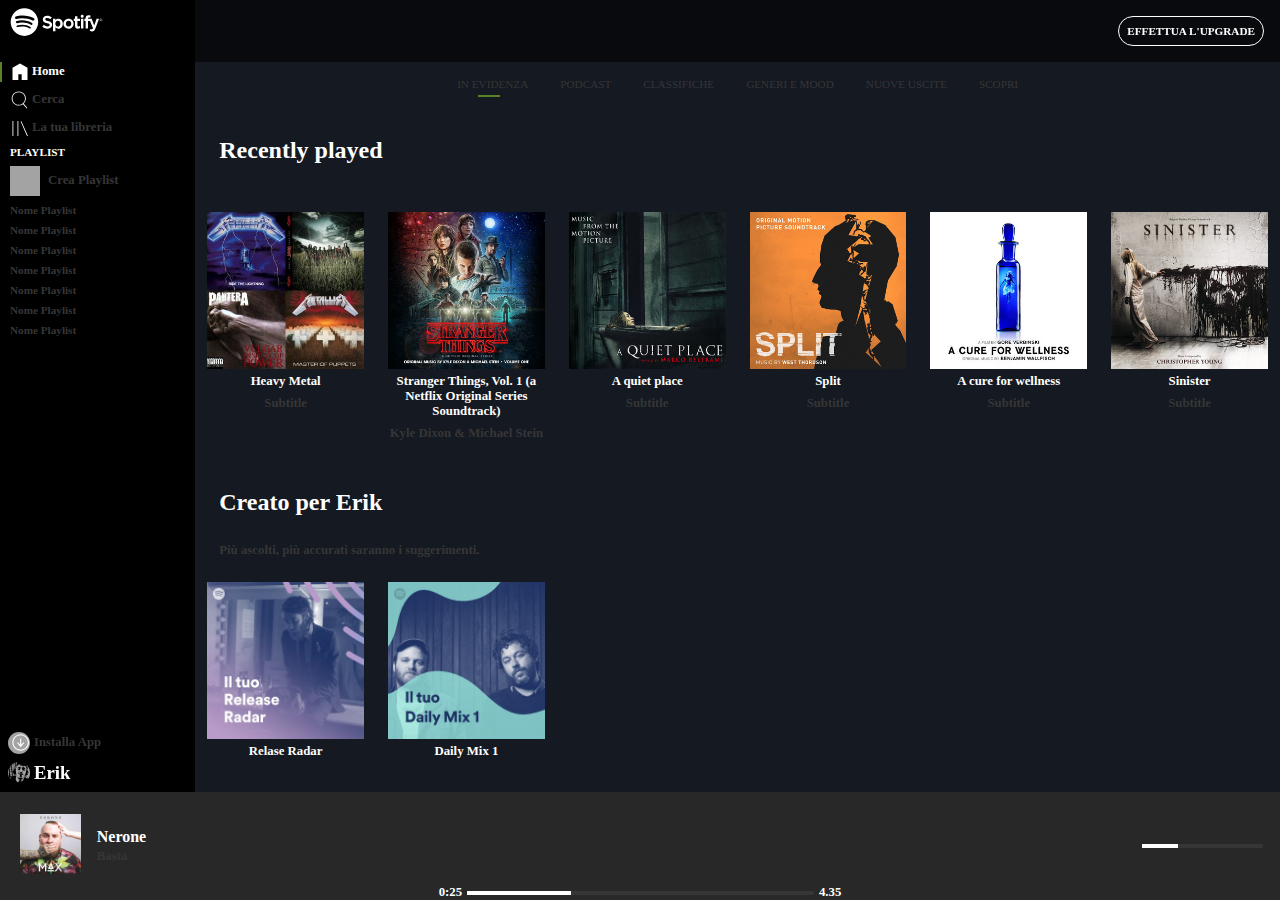
==== commit 4fdfaf81: "project in progress" ====
--- a/index.html
+++ b/index.html
@@ -23,7 +23,7 @@
                                 <img src="img/logo.svg" alt="logo">
                             </li>
 
-                            <li class="logo-none">
+                            <li class="logo-none disp-no">
                                 <div class="icon-logo">
                                     <img src="img/logo-small.svg" alt="logo small">
                                 </div>
@@ -80,8 +80,7 @@
                     <div class="sidebar-bottom text-block flex">
                         <ul class="flex column-dir">
                             <li class="flex bord-bot">
-                                <div class="icon-logo2">
-                                    <img src="img/download.svg" alt="download">
+                                <div class="icon-logo21">
                                 </div>
                                 <div>
                                     <span>Installa App</span>
@@ -89,11 +88,11 @@
                             </li>
 
                             <li class="flex text-bott">
-                                <div class="icon-logo2 rad-logo">
-                                    <img src="img/profile.svg" alt="profile">
+                                <div class="icon-logo2">
+                                    <img src="img/1649087061240.svg" alt="profile">
                                 </div>
                                 <div class="col-white">
-                                    <h3>John Doe</h3>
+                                    <h3>Erik</h3>
                                 </div>
                             </li>
                         </ul>
@@ -142,32 +141,50 @@
                             <h2>Recently played</h2>
                             <div class="cards flex">
                                 <div class="card text-center">
-                                    <img src="img/metal_lifting.jpg" alt="metal">
+                                    <div class="img-card">  
+                                        <i class="fa-regular fa-circle-play fa-2x disp-no"></i>
+                                        <img src="img/metal_lifting.jpg" alt="metal">
+                                    </div>
                                     <h3>Heavy Metal</h3>
                                     <span>Subtitle</span>
                                 </div>
                                 <div class="card text-center">
-                                    <img src="img/stranger.jpeg" alt="stranger">
+                                    <div class="img-card">   
+                                        <i class="fa-regular fa-circle-play fa-2x disp-no"></i> 
+                                        <img src="img/stranger.jpeg" alt="stranger">
+                                    </div>
                                     <h3>Stranger Things, Vol. 1 (a Netflix Original Series Soundtrack)</h3>
                                     <span>Kyle Dixon & Michael Stein</span>
                                 </div>
                                 <div class="card text-center">
-                                    <img src="img/aquietplace.jpeg" alt="quietplace">
+                                    <div class="img-card">  
+                                        <i class="fa-regular fa-circle-play fa-2x disp-no"></i>
+                                        <img src="img/aquietplace.jpeg" alt="quietplace">
+                                    </div>
                                     <h3>A quiet place</h3>
                                     <span>Subtitle</span>
                                 </div>
                                 <div class="card text-center">
-                                    <img src="img/split.jpeg" alt="split">
+                                    <div class="img-card">  
+                                        <i class="fa-regular fa-circle-play fa-2x disp-no"></i>
+                                        <img src="img/split.jpeg" alt="split">
+                                    </div>
                                     <h3>Split</h3>
                                     <span>Subtitle</span>
                                 </div>
                                 <div class="card text-center">
-                                    <img src="img/cure.jpeg" alt="cure">
+                                    <div class="img-card">  
+                                        <i class="fa-regular fa-circle-play fa-2x disp-no"></i>
+                                        <img src="img/cure.jpeg" alt="cure">
+                                    </div>
                                     <h3>A cure for wellness</h3>
                                     <span>Subtitle</span>
                                 </div>
                                 <div class="card text-center">
-                                    <img src="img/sinister.jpeg" alt="metal">
+                                    <div class="img-card">  
+                                        <i class="fa-regular fa-circle-play fa-2x disp-no"></i>
+                                        <img src="img/sinister.jpeg" alt="metal">
+                                    </div>
                                     <h3>Sinister</h3>
                                     <span>Subtitle</span>
                                 </div>
@@ -175,15 +192,21 @@
                         </div>
 
                         <div class="box-content">
-                            <h2>Creato per John Doe</h2>
+                            <h2>Creato per Erik</h2>
                             <span class="padd-spna">Più ascolti, più accurati saranno i suggerimenti.</span>
                             <div class="cards flex">
                                 <div class="card text-center">
-                                    <img src="img/radar.jpeg" alt="relase">
+                                    <div class="img-card">  
+                                        <i class="fa-regular fa-circle-play fa-2x disp-no"></i>
+                                        <img src="img/radar.jpeg" alt="relase">
+                                    </div>
                                     <h3>Relase Radar</h3>
                                 </div>
                                 <div class="card text-center">
-                                    <img src="img/mixdaily.jpeg" alt="mix">
+                                    <div class="img-card">  
+                                        <i class="fa-regular fa-circle-play fa-2x disp-no"></i>
+                                        <img src="img/mixdaily.jpeg" alt="mix">
+                                    </div>
                                     <h3>Daily Mix 1</h3>
                                 </div>
                             </div>
@@ -194,12 +217,18 @@
                             <span class="padd-spna">Più ascolti, più accurati saranno i suggerimenti.</span>
                             <div class="cards flex">
                                 <div class="card text-center">
-                                    <img class="bord-rad" src="img/youg.jpeg" alt="youg">
+                                    <div class="img-card">  
+                                        <i class="fa-regular fa-circle-play fa-2x disp-no"></i>
+                                        <img class="bord-rad" src="img/youg.jpeg" alt="youg">
+                                    </div>
                                     <h3>Youg</h3>
                                     <span>Subtitle</span>
                                 </div>
                                 <div class="card text-center">
-                                    <img class="bord-rad" src="img/einaudi.jpeg" alt="einaudi">
+                                    <div class="img-card">  
+                                        <i class="fa-regular fa-circle-play fa-2x disp-no"></i>
+                                        <img class="bord-rad" src="img/einaudi.jpeg" alt="einaudi">
+                                    </div>
                                     <h3>Einaudi</h3>
                                     <span>Subtitle</span>
                                 </div>
@@ -221,13 +250,13 @@
                         </div>
                         <div class="text-footer">
                             <h4>Nerone</h4>
-                            <span>Basta</span>
+                            <span class="col-gray">Basta</span>
                         </div>                        
                     </div>
 
                     <div class="box-footer flex">
-                        <i class="fa-regular fa-heart"></i>
-                        <i class="fa-regular fa-folder"></i>
+                        <i class="fa-regular fa-heart col-gray"></i>
+                        <i class="fa-regular fa-folder col-gray"></i>
                     </div>
                 </div>
 
@@ -244,7 +273,7 @@
                         <span class="col-white">0:25</span>
                         <div class="border radius">
                             <div class="border-backcol">
-                                <div class="ball-border"></div>
+                                <div class="ball-border disp-no"></div>
                             </div>
                         </div>
                         <span class="col-white">4.35</span>
@@ -256,8 +285,10 @@
                         <i class="fa-solid fa-list col-white"></i>
                         <i class="fa-solid fa-desktop col-white"></i>
                         <i class="fa-solid fa-volume-high col-white"></i>
-                        <div class="border2">
-                            <div class="border-backcol2"></div>
+                        <div class="border2 radius">
+                            <div class="border-backcol">
+                                <div class="ball-border"></div>
+                            </div>
                         </div>
                     </div>         
                 </div>
--- a/css/style.css
+++ b/css/style.css
@@ -26,11 +26,6 @@
     border-radius: 25px;
 }
 
-.rad-logo img{
-    border-radius: 50%;
-    background-color: var(--color-button);
-}
-
 .text-center{
     text-align: center;
 }
@@ -52,12 +47,17 @@
     color: var(--white-color);
 }
 
+
 .bord-green{
     border-left: 2px solid var(--color-border) !important;
 }
 
 .column-dir{
     flex-direction: column;
+}
+
+.disp-no{
+    display: none;
 }
 
 
@@ -156,6 +156,20 @@
     display: block;
 }
 
+.card .img-card i{
+    position: absolute;
+    top: 50%;
+    left: 50%;
+    transform: translate(-50%, -50%);
+    color: var(--white-color);
+    z-index: 1;
+}
+
+.card .img-card{
+    position: relative;
+    border-radius: 50%;
+}
+
 .card h3{
     margin: 0.3rem 0;
     font-size: 0.8rem;
@@ -193,6 +207,22 @@
     width: 22px;
     height: 22px;
     margin-right: 4px;
+    border-radius: 50%;
+    background-color: var(--color-button);
+}
+
+.icon-logo21{
+    background-image: url(../img/download.svg);
+    background-size: cover;
+    width: 22px;
+    height: 22px;
+    margin-right: 4px;
+    border-radius: 50%;
+    background-color: var(--color-button);
+}
+
+.icon-logo2 img{
+    width: 100%;
 }
 
 .sidebar-logo li{
@@ -205,10 +235,6 @@
     border-left: 2px solid black;
 }
 
-.logo-none{
-    display: none;
-}
-
 .sidebar .logo-spot img{
     width: 50%;
     padding-bottom: 1rem;
@@ -244,10 +270,11 @@
 .sidebar-bottom .bord-bot{
     margin-top: 1.5rem ;
     list-style: none;
-    font-size: 0.8rem;
     font-weight: 800;
-    border-bottom: 1px solid white;
-    padding-bottom: 1rem;
+}
+
+.bord-bot .icon-logo3 img{
+    width: 100%;
 }
 
 .sidebar-bottom .text-bott{
@@ -259,7 +286,7 @@
 
 
 .nav-footer{
-    height: 12vh;
+    min-height: 12vh;
     background-color: var(--color-foot);
     position: fixed;
     bottom: 0;
@@ -281,6 +308,10 @@
     align-items: center;
 }
 
+.box-footer .col-gray{
+    color: var(--text-color-gray);
+}
+
 .box-footer i{
     align-self: center;
     padding-right: 0.5rem;
@@ -316,8 +347,8 @@
 }
 
 .box-footer .image-footer{
-    width: 40px;
-    height: 40px;
+    min-width: 40px;
+    min-height: 40px;
 }
 
 .box-footer .image-footer img{
@@ -327,7 +358,7 @@
 
 .border{
     width: 90%;
-    height: 2px;
+    height: 4px;
     background-color: var(--text-color-gray);
     margin: 0 5px;
 }
@@ -335,15 +366,14 @@
 
 .border-backcol{
     width: 30%;
-    height: 2px;
+    height: 4px;
     background-color: var(--white-color);
     position: relative;
 }
 
 .border-backcol .ball-border{
-    height: 10px;
-    width: 10px;
-    background-color: var(--white-color);
+    height: 12px;
+    width: 12px;
     border-radius: 50%;
     position: absolute;
     right: 0;
@@ -352,16 +382,9 @@
 
 .border2{
     width: 30%;
-    height: 2px;
+    height: 4px;
     background-color: var(--text-color-gray);
     margin: 0 5px;
-}
-
-
-.border-backcol2{
-    width: 30%;
-    height: 2px;
-    background-color: var(--white-color);
 }
 
 .box-footer3 i{
@@ -399,6 +422,46 @@
 .side-content li:hover .border4{
     background-color: var(--color-border);
 }
+
+
+/*REGOLE HOVER FOOTER*/
+
+.border:hover .border-backcol{
+    background-color: var(--color-border);
+}
+
+.border:hover .ball-border{
+    background-color: var(--color-border);
+    display: block;
+}
+
+.border2:hover .border-backcol{
+    background-color: var(--color-border);
+}
+
+.border2:hover .ball-border{
+    background-color: var(--color-border);
+    display: block;
+}
+
+.foot-center .fa-circle-play:hover{
+    transform: scale(1.3);
+}
+
+.col-gray:hover{
+    color: var(--white-color);
+}
+
+.img-card:hover img{
+    position: relative;
+    filter: opacity(50%);
+}
+
+.img-card:hover i{
+    display: block;
+    color: var(--white-color);
+}
+
 
 
 
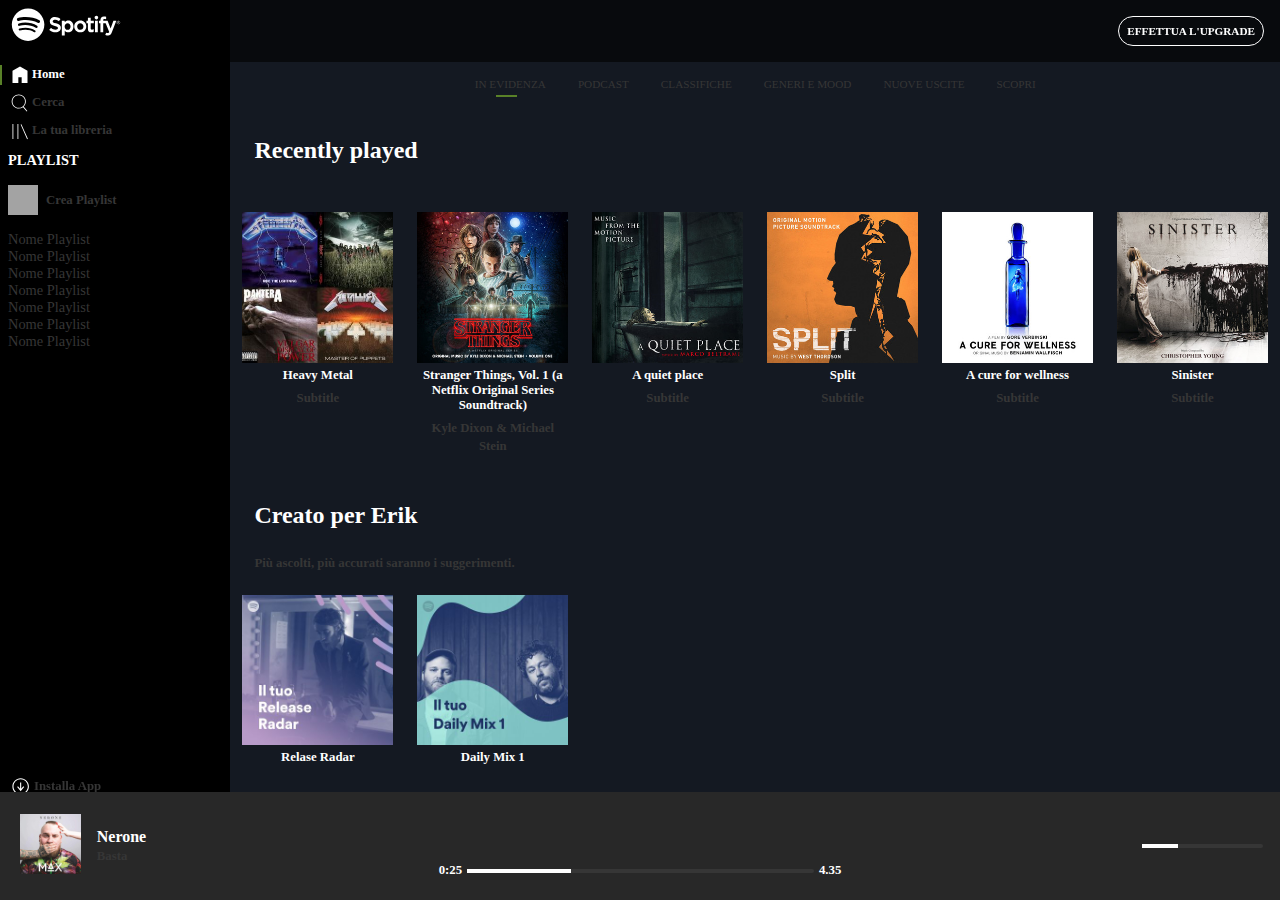
==== commit 9eaa8e5a: "done project" ====
--- a/index.html
+++ b/index.html
@@ -17,18 +17,16 @@
                 
                 <div class="sidebar flex column-dir">
                     <div class="sidebar-logo">
+                        <div class="logo-spot text-block flex column-dir">
+                            <img src="img/logo.svg" alt="logo">
+                        </div>
+                        <div class="logo-none disp-no">
+                            <img src="img/logo-small.svg" alt="logo small">
+                        </div>
+                    </div>
+                
+                    <div class="sidebar-center">
                         <ul class="flex column-dir">
-
-                            <li class="logo-spot text-block">
-                                <img src="img/logo.svg" alt="logo">
-                            </li>
-
-                            <li class="logo-none disp-no">
-                                <div class="icon-logo">
-                                    <img src="img/logo-small.svg" alt="logo small">
-                                </div>
-                            </li>
-
                             <li class="flex items-center bord-green">
                                 <div class="icon-logo">
                                     <img class="image-block" src="img/home.svg" alt="home">
@@ -38,7 +36,7 @@
                                 </div>
                             </li>
 
-                            <li class="flex items-center">
+                            <li class="flex items-center bord-green-hov">
                                 <div class="icon-logo">
                                     <img class="image-block" src="img/search.svg" alt="search">
                                 </div>
@@ -47,7 +45,7 @@
                                 </div>
                             </li>
 
-                            <li class="flex items-center">
+                            <li class="flex items-center bord-green-hov">
                                 <div class="icon-logo">
                                     <img class="image-block" src="img/libreria.svg" alt="libreria">
                                 </div>
@@ -55,47 +53,52 @@
                                     <span>La tua libreria</span>
                                 </div>  
                             </li>
-
-                            <li class="text-block">
-                                <h4 class="col-white">PLAYLIST</h4>
-                            </li>
-
-                            <li class="flex items-center text-block">
-                                <div class="square">
-                                    <i class="fa-solid fa-plus"></i>
-                                </div>
-                                <span>Crea Playlist</span>
-                            </li>
-
-                            <li class="text-block">Nome Playlist</li>
-                            <li class="text-block">Nome Playlist</li>
-                            <li class="text-block">Nome Playlist</li>
-                            <li class="text-block">Nome Playlist</li>
-                            <li class="text-block">Nome Playlist</li>
-                            <li class="text-block">Nome Playlist</li>
-                            <li class="text-block">Nome Playlist</li>
                         </ul>
                     </div>
 
-                    <div class="sidebar-bottom text-block flex">
+                    <div class="sidebar-playlist flex column-dir">
+
+                        <h2 class="text-block col-white">PLAYLIST</h2>
+                        
+
+                        <div class="add-playlist flex items-center text-block">
+                            <div class="square">
+                                <i class="fa-solid fa-plus"></i>
+                            </div>
+                            <span>Crea Playlist</span>
+                        </div>
+
+
                         <ul class="flex column-dir">
-                            <li class="flex bord-bot">
-                                <div class="icon-logo21">
-                                </div>
-                                <div>
-                                    <span>Installa App</span>
-                                </div>
-                            </li>
-
-                            <li class="flex text-bott">
-                                <div class="icon-logo2">
-                                    <img src="img/1649087061240.svg" alt="profile">
-                                </div>
-                                <div class="col-white">
-                                    <h3>Erik</h3>
-                                </div>
-                            </li>
+                            <li class="text-block">Nome Playlist</li>
+                            <li class="text-block">Nome Playlist</li>
+                            <li class="text-block">Nome Playlist</li>
+                            <li class="text-block">Nome Playlist</li>
+                            <li class="text-block">Nome Playlist</li>
+                            <li class="text-block">Nome Playlist</li>
+                            <li class="text-block">Nome Playlist</li>
                         </ul>
+                    </div>
+
+                    <div class="sidebar-bottom text-block flex column-dir">
+
+                        <section class="flex bord-bot">
+                            <div class="icon-logo2">
+                                <img src="img/download.svg" alt="">
+                            </div>
+                            <div>
+                                <span>Installa App</span>
+                            </div>
+                        </section>
+
+                        <section class="flex text-bott">
+                            <div class="icon-logo3">
+                                <img src="img/1649087061240.svg" alt="profile">
+                            </div>
+                            <div class="col-white">
+                                <h3>Erik</h3>
+                            </div>
+                        </section>
                     </div>
 
                 </div>
@@ -243,7 +246,7 @@
         <footer>
             <section class="nav-footer flex">
 
-                <div class="foot-top flex">
+                <div class="foot-top flex justy-cont-space">
                     <div class="box-footer flex">
                         <div class="image-footer">
                             <img src="img/FB_IMG_1495197518456.jpg" alt="Nerone-Basta">
--- a/css/style.css
+++ b/css/style.css
@@ -38,6 +38,10 @@
     justify-content: center;
 }
 
+.justy-cont-space{
+    justify-content: space-between;
+}
+
 .container{
     height: 100vh;
     max-width: 100%;
@@ -82,7 +86,7 @@
     top: 0;
     justify-content: flex-end;
     background-color: rgba(0,0,0,0.6);
-    z-index: 999;
+    z-index: 995;
 }
 
 .nav-section .btn-black{
@@ -191,9 +195,13 @@
 
 .main-container .sidebar{
     width: 18%;
+    flex-shrink: 0;
     background-color: var(--black-color);
-    justify-content: space-between;
-    overflow-y: scroll;
+}
+
+.sidebar-logo{
+    padding-left: 0.7rem;
+    margin-top: 0.5rem;
 }
 
 .icon-logo{
@@ -203,29 +211,39 @@
     margin-left: 0;
 }
 
-.icon-logo2{
+.logo-none{
+    width: 20px;
+    height: 20px;
+    margin-right: 2px;
+    margin-left: 0;
+}
+
+.icon-logo2, .icon-logo3{
     width: 22px;
     height: 22px;
     margin-right: 4px;
     border-radius: 50%;
+}
+
+.icon-logo2 img, .icon-logo3 img{
+    width: 100%;
+}
+
+.icon-logo3{
     background-color: var(--color-button);
 }
 
-.icon-logo21{
-    background-image: url(../img/download.svg);
-    background-size: cover;
-    width: 22px;
-    height: 22px;
-    margin-right: 4px;
-    border-radius: 50%;
-    background-color: var(--color-button);
-}
-
-.icon-logo2 img{
-    width: 100%;
-}
-
-.sidebar-logo li{
+.sidebar .logo-spot img{
+    width: 50%;
+    padding-bottom: 1rem;
+}
+
+.sidebar .icon-logo img{
+    width: 100%;
+    vertical-align: middle;
+}
+
+.sidebar-center li{
     padding-left: 0.5rem;
     margin-top: 0.5rem ;
     color: var(--text-color-gray);
@@ -235,16 +253,6 @@
     border-left: 2px solid black;
 }
 
-.sidebar .logo-spot img{
-    width: 50%;
-    padding-bottom: 1rem;
-}
-
-.sidebar .icon-logo img{
-    width: 100%;
-    vertical-align: middle;
-}
-
 .sidebar .square{
     height: 30px;
     width: 30px;
@@ -260,21 +268,42 @@
     transform: translate(-50%, -50%);
 }
 
+.sidebar-playlist{
+    padding-left: 0.5rem;
+    margin-top: 0.7rem;
+    color: var(--text-color-gray);
+    overflow: scroll;
+}
+
+.sidebar-playlist h2{
+    font-size: 0.9rem;
+    padding-bottom: 1rem;
+}
+
+.sidebar-playlist .add-playlist{
+    padding-bottom: 1rem;
+}
+
+.sidebar-playlist ul{
+    font-size: 0.9rem;
+    padding-bottom: 1rem;
+    list-style: none;
+}
 
 .sidebar-bottom{
-    margin:0 1rem 0 0.5rem;
-    position: sticky;
+    margin:0 1rem 1rem 0.5rem;
+    position: fixed;
+    z-index: 990;
     bottom: 0%;
+    left: 0%;
+    padding-bottom: 3rem;
+    background-color: var(--black-color);
 }
 
 .sidebar-bottom .bord-bot{
     margin-top: 1.5rem ;
     list-style: none;
     font-weight: 800;
-}
-
-.bord-bot .icon-logo3 img{
-    width: 100%;
 }
 
 .sidebar-bottom .text-bott{
@@ -333,8 +362,7 @@
 }
 
 .foot-center{
-    padding-top: 6px;
-    justify-content: space-between;
+    justify-content: space-around;
 }
 
 .box-footer2 i{
@@ -362,7 +390,6 @@
     background-color: var(--text-color-gray);
     margin: 0 5px;
 }
-
 
 .border-backcol{
     width: 30%;
@@ -396,7 +423,7 @@
 
 /*REGOLE HOVER SIDERBAR*/
 
-.sidebar-logo li:hover{
+.sidebar li:hover{
     color: var(--white-color);
 }
 
@@ -404,9 +431,13 @@
     color: var(--white-color);
 }
 
-.sidebar-logo .square:hover{
+.sidebar-playlist .square:hover{
     background-color: var(--white-color);
     color: var(--black-color);
+}
+
+.bord-green-hov:hover{
+    border-left: 2px solid var(--color-border) !important;
 }
 
 /*REGOLE HOVER CONTENT*/
@@ -446,6 +477,7 @@
 
 .foot-center .fa-circle-play:hover{
     transform: scale(1.3);
+    color: var(--color-border);
 }
 
 .col-gray:hover{
@@ -637,8 +669,8 @@
         flex-direction: column;
     }
 
-    .sidebar-logo{
-        overflow: scroll;
+    .logo-none{
+        display: none;
     }
 
     .icon-logo{
@@ -684,11 +716,7 @@
         flex-direction: column;
     }
 
-    .sidebar{
-        width: 13%;
-    }
-
-    .sidebar-logo{
+    .over-flo{
         overflow: scroll;
     }
     
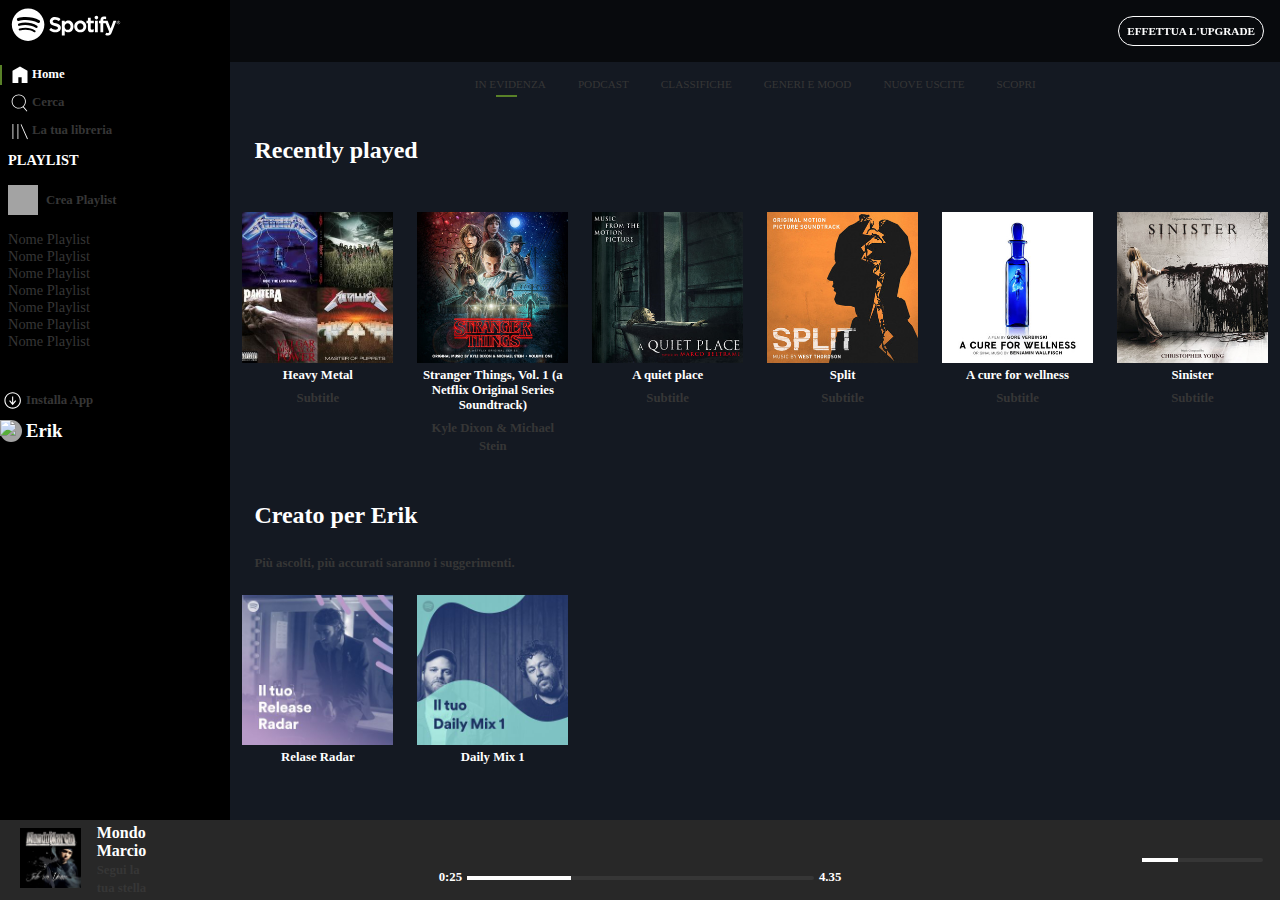
==== commit 43be1b8a: "change img" ====
--- a/index.html
+++ b/index.html
@@ -249,11 +249,11 @@
                 <div class="foot-top flex justy-cont-space">
                     <div class="box-footer flex">
                         <div class="image-footer">
-                            <img src="img/FB_IMG_1495197518456.jpg" alt="Nerone-Basta">
+                            <img src="img/71JnVd+++mL._SS500_.jpg" alt="Nerone-Basta">
                         </div>
                         <div class="text-footer">
-                            <h4>Nerone</h4>
-                            <span class="col-gray">Basta</span>
+                            <h4>Mondo Marcio</h4>
+                            <span class="col-gray">Segui la tua stella</span>
                         </div>                        
                     </div>
 
--- a/css/style.css
+++ b/css/style.css
@@ -68,7 +68,7 @@
 /*REGOLE MAIN CONTENT*/
 
 .main-container{
-    height: 88vh;
+    height: calc(100vh - 80px);
     background-color: var(--black-color);
 }
 
@@ -76,7 +76,7 @@
 .main-container .content{
     width: 100%;
     background-color: var(--primary-color);
-    overflow-y: scroll;
+    overflow-y: auto;
 }
 
 .main-container .content .nav-section{
@@ -195,6 +195,7 @@
 
 .main-container .sidebar{
     width: 18%;
+    height: calc(100% - 80px);
     flex-shrink: 0;
     background-color: var(--black-color);
 }
@@ -272,7 +273,7 @@
     padding-left: 0.5rem;
     margin-top: 0.7rem;
     color: var(--text-color-gray);
-    overflow: scroll;
+    overflow-y: auto;
 }
 
 .sidebar-playlist h2{
@@ -291,12 +292,11 @@
 }
 
 .sidebar-bottom{
-    margin:0 1rem 1rem 0.5rem;
-    position: fixed;
+    height: 5px;
+    margin:0 1rem 1rem 0;
+    position: sticky;
     z-index: 990;
     bottom: 0%;
-    left: 0%;
-    padding-bottom: 3rem;
     background-color: var(--black-color);
 }
 
@@ -315,7 +315,7 @@
 
 
 .nav-footer{
-    min-height: 12vh;
+    height: 80px;
     background-color: var(--color-foot);
     position: fixed;
     bottom: 0;
@@ -497,86 +497,6 @@
 
 
 
-
-
-
-
-
-
-
-
-
-
-
-
-
-
-
-
-
-
-
-
-
-
-
-
-
-
-
-
-
-
-
-
-
-
-
-
-
-
-
-
-
-
-
-
-
-
-
-
-
-
-
-
-
-
-
-
-
-
-
-
-
-
-
-
-
-
-
-
-
-
-
-
-
-
-
-
-
-
-
-
                     /*INIZIO MEDIA QUERY*/
 
 /*XS*/
